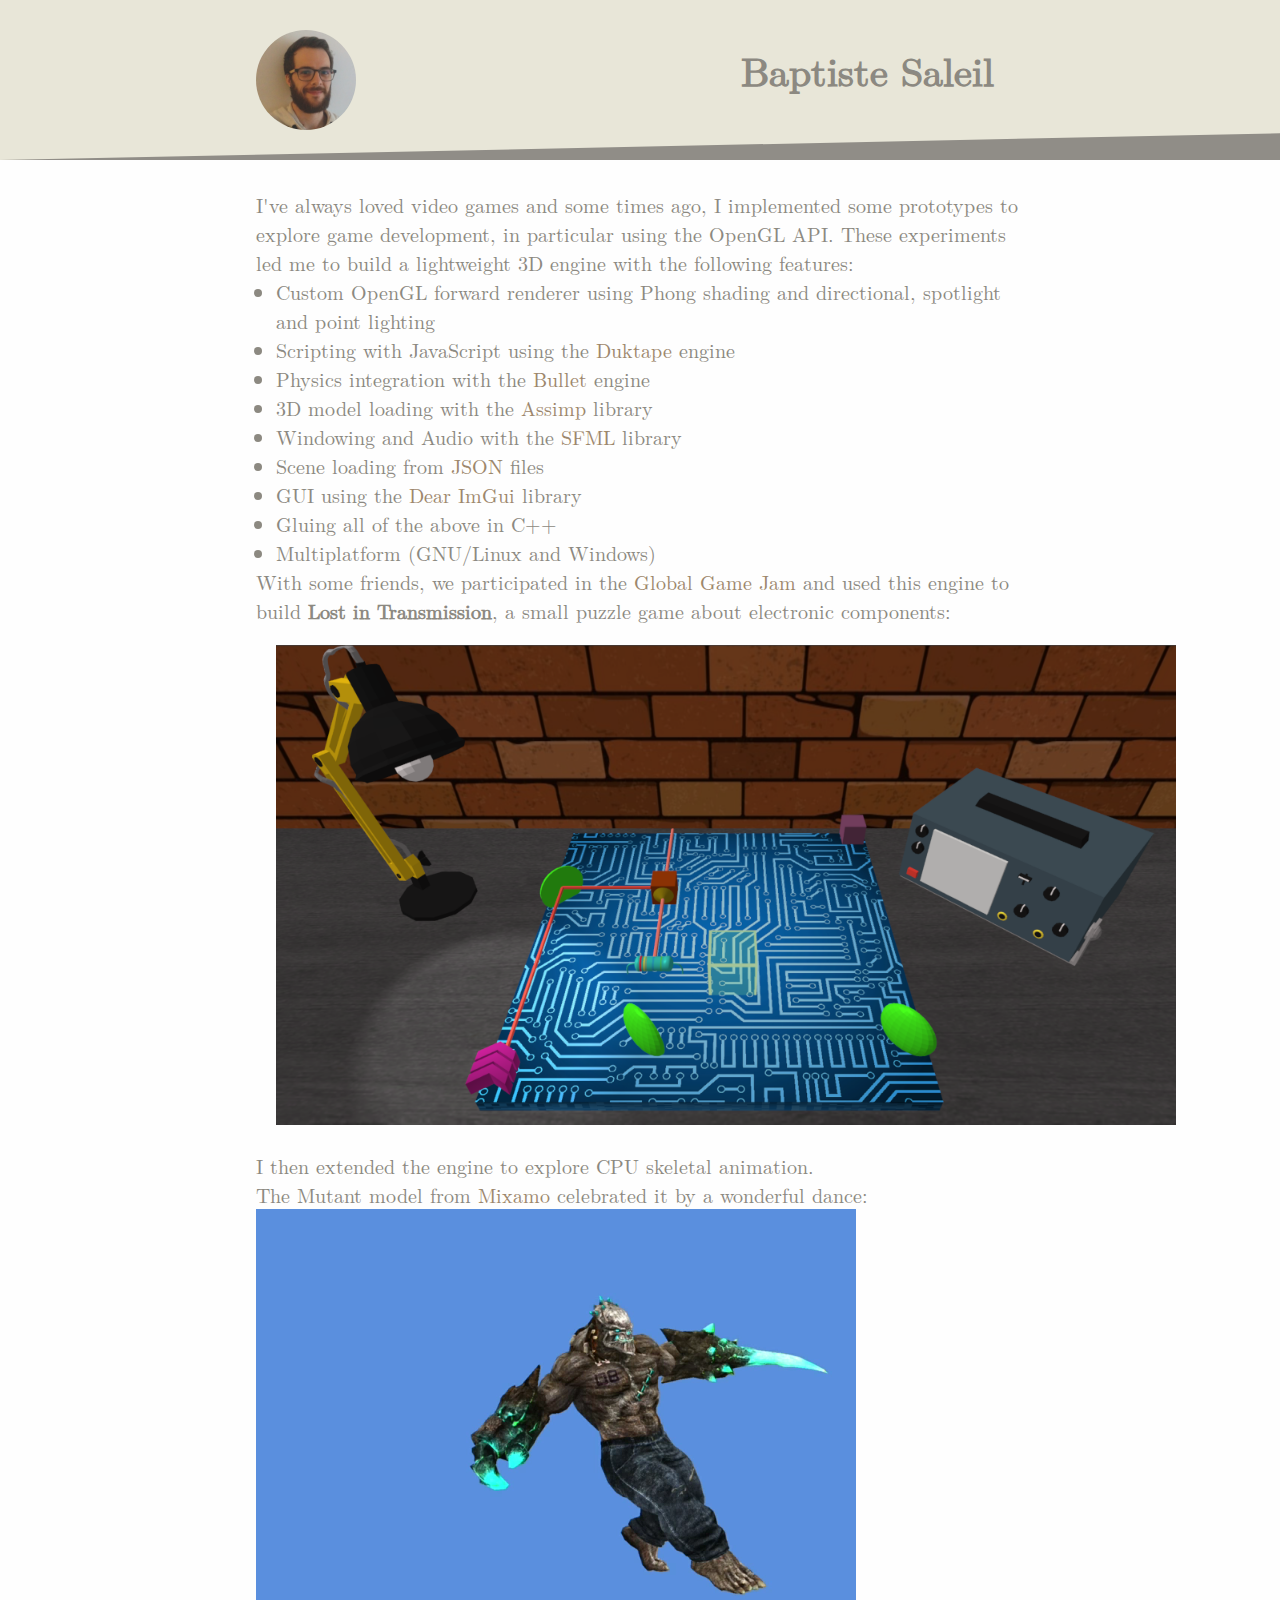
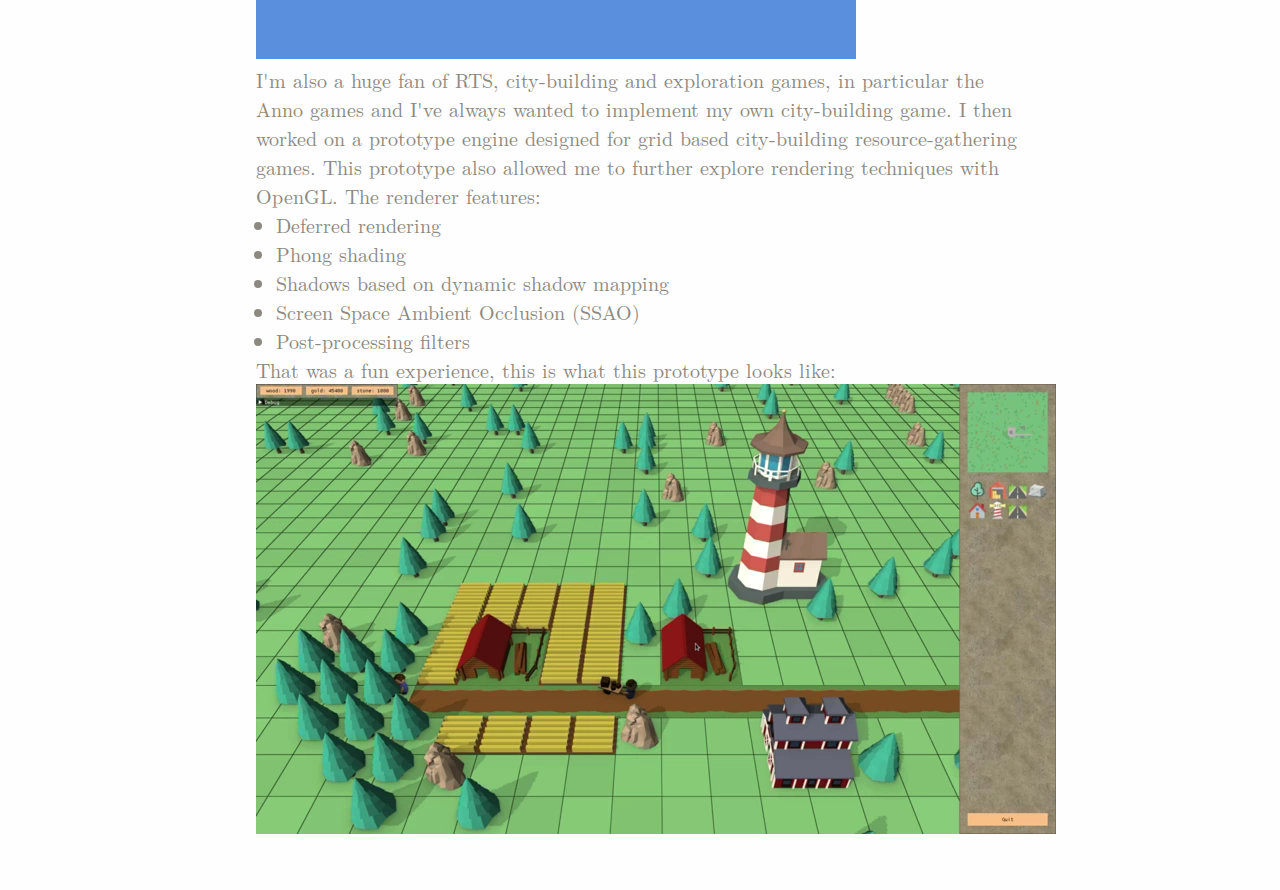
==== gamedev/index.html @ c2090034 "gamedev" ====
<!DOCTYPE html>
<html lang="en">
<head>
    <title>Baptiste Saleil</title>
    <meta name="viewport" content="width=device-width" />
    <meta charset="UTF-8">
    <script async src="https://www.googletagmanager.com/gtag/js?id=UA-30694686-1"></script>
    <script>window.dataLayer = window.dataLayer || []; function gtag(){dataLayer.push(arguments);} gtag('js', new Date()); gtag('config', 'UA-30694686-1');</script>
    <link rel="stylesheet" type="text/css" href="../style.css">
    <link rel="stylesheet" type="text/css" href="./style.css">
    <link href="https://fonts.googleapis.com/css?family=Roboto" rel="stylesheet">
    <link rel="stylesheet" href="https://use.fontawesome.com/releases/v5.8.1/css/all.css" integrity="sha384-50oBUHEmvpQ+1lW4y57PTFmhCaXp0ML5d60M1M7uH2+nqUivzIebhndOJK28anvf" crossorigin="anonymous">
</head>
<body>

    <div id="head">
        <div id="headin">
            <a href="/index.html"><img id="profile" src="../profile.png" alt="profile"></a>
            <h1><a href="/index.html">Baptiste Saleil</a>
                <span id="socials">
                    <a href="mailto:baptiste.saleil@umontreal.ca"><i class="social fas fa-envelope"></i></a>
                    <a href="https://github.com/bsaleil"><i class="social fab fa-github"></i></a>
                    <a href="https://www.linkedin.com/in/bsaleil/"><i class="social fab fa-linkedin"></i></a>
                </span>
            </h1>
        </div>
    </div>

    <div id="content">

        <!-- Engine -->
        <section>
        <h2></h2>
        I've always loved video games and some times ago, I implemented some prototypes to explore game development, in particular using the OpenGL API.
        These experiments led me to build a lightweight 3D engine with the following features:
        <ul>
            <li>Custom OpenGL forward renderer using Phong shading and directional, spotlight and point lighting</li>
            <li>Scripting with JavaScript using the <a href="https://duktape.org/">Duktape</a> engine</li>
            <li>Physics integration with the <a href="https://www.bulletphysics.org/">Bullet</a> engine</li>
            <li>3D model loading with the <a href="http://www.assimp.org/">Assimp</a> library</li>
            <li>Windowing and Audio with the <a href="https://www.sfml-dev.org/">SFML</a> library</li>
            <li>Scene loading from <a href="https://www.json.org/">JSON</a> files</li>
            <li>GUI using the <a href="https://github.com/ocornut/imgui">Dear ImGui</a> library</li>
            <li>Gluing all of the above in C++</li>
            <li>Multiplatform (GNU/Linux and Windows)</li>
        </ul>
        </section>

        <!-- Lost in Transmission -->
        <section>
        With some friends, we participated in the <a href="https://globalgamejam.org/">Global Game Jam</a> and used this engine
        to build <b>Lost in Transmission</b>, a small puzzle game about electronic components:
        <img style="max-width: 900px;" class="media" src="../media/ggj18.png" alt="profile">
        </section>

        <!-- Skeletal animation -->
        <section>
        I then extended the engine to explore CPU skeletal animation.<br/>
        The Mutant model from <a href="https://www.mixamo.com/">Mixamo</a> celebrated it by a wonderful dance:
        <video style="max-width: 600px;" class="media" playsinline autoplay muted loop>
          <source src="../media/skeletal.webm" type="video/webm">
          Your browser does not support the video tag :(
        </video>
        </section>

        <!-- RTS Game -->
        <section>
        I'm also a huge fan of RTS, city-building and exploration games, in particular the <a href="https://en.wikipedia.org/wiki/Anno_(series)">Anno</a> games
        and I've always wanted to implement my own city-building game.
        I then worked on a prototype engine designed for grid based city-building resource-gathering games.
        This prototype also allowed me to further explore rendering techniques with OpenGL.
        The renderer features:
        <ul>
            <li>Deferred rendering</li>
            <li>Phong shading</li>
            <li>Shadows based on dynamic shadow mapping</li>
            <li>Screen Space Ambient Occlusion (SSAO)</li>
            <li>Post-processing filters</li>
        </ul>
        That was a fun experience,
        this is what this prototype looks like:
        <video style="max-width: 800px;" class="media" playsinline autoplay muted loop>
          <source src="../media/proto.webm" type="video/webm">
          Your browser does not support the video tag :(
        </video>
        </section>
    </div>

</body>
</html>
---- style.css ----
@font-face {
    font-family: "lmroman";
    src:url("./lmroman10-regular.otf") format("opentype");
}

* {
    padding: 0;
    margin: 0;
}

body, html {
    background-color: #fefefe;
    color: #8c8981;
    font-family: 'lmroman', serif;
    font-size: 20px;
}

a { color: #8c8981; text-decoration: none; }
a:hover { color: #6c6961; }

body {
    margin:auto;
    margin-bottom: 50px;
}

li {
    margin-left: 20px;
}

@media screen and (min-width : 1000px) { #headin, #content { width: 60%; } }
@media screen and (max-width : 1000px) { #headin, #content { width: 80%; } }
#headin, #content {
    margin: auto;
}


/* HEADER */

/* Display svg only in wide mode */
@media screen and (min-width : 1000px) { #head { height: 160px; background-image: url("bg.svg"); background-size: 100% 100%; } }
@media screen and (max-width : 1000px) { #head { background-color: #e8e6d8; padding-top: 10px; } }
#head {
    width: 100%;
}

/* Float text only in wide mode */
@media screen and (min-width : 1000px) { #head h1 {
    float: right;
    line-height: 140px;
    vertical-align: middle;
    height: 160px;
} }
@media screen and (max-width : 1000px) { #head h1 { display: block; margin:auto; text-align: center; } }
#head h1 {
    font-size: 40px;
}

/* Float profile only in wide mode */
@media screen and (min-width : 1000px) { #head #profile { float: left; margin-top: 30px; } }
@media screen and (max-width : 1000px) { #head #profile { display: block; margin:auto; } }
#head #profile {
    width: 100px;
    border-radius: 100px;
    transform: scaleX(-1);
}

/* Put socials below title and center in narrow mode  */
@media screen and (max-width : 1000px) { #head #socials { display: block; margin:auto; } }
@media screen and (min-width : 1000px) { #head .social { margin-left: 10px; } }
@media screen and (max-width : 1000px) { #head .social { margin-left: 0px; } }
#head .social {
    font-size: 30px;
}

/* CONTENT */

h2 {
    margin-top: 30px;
    margin-bottom: 30px;
}

section a {
    color: #9d876c;
    text-decoration: none;
}

section img {
    margin: 20px;
}

.tcenter { text-align: center; }
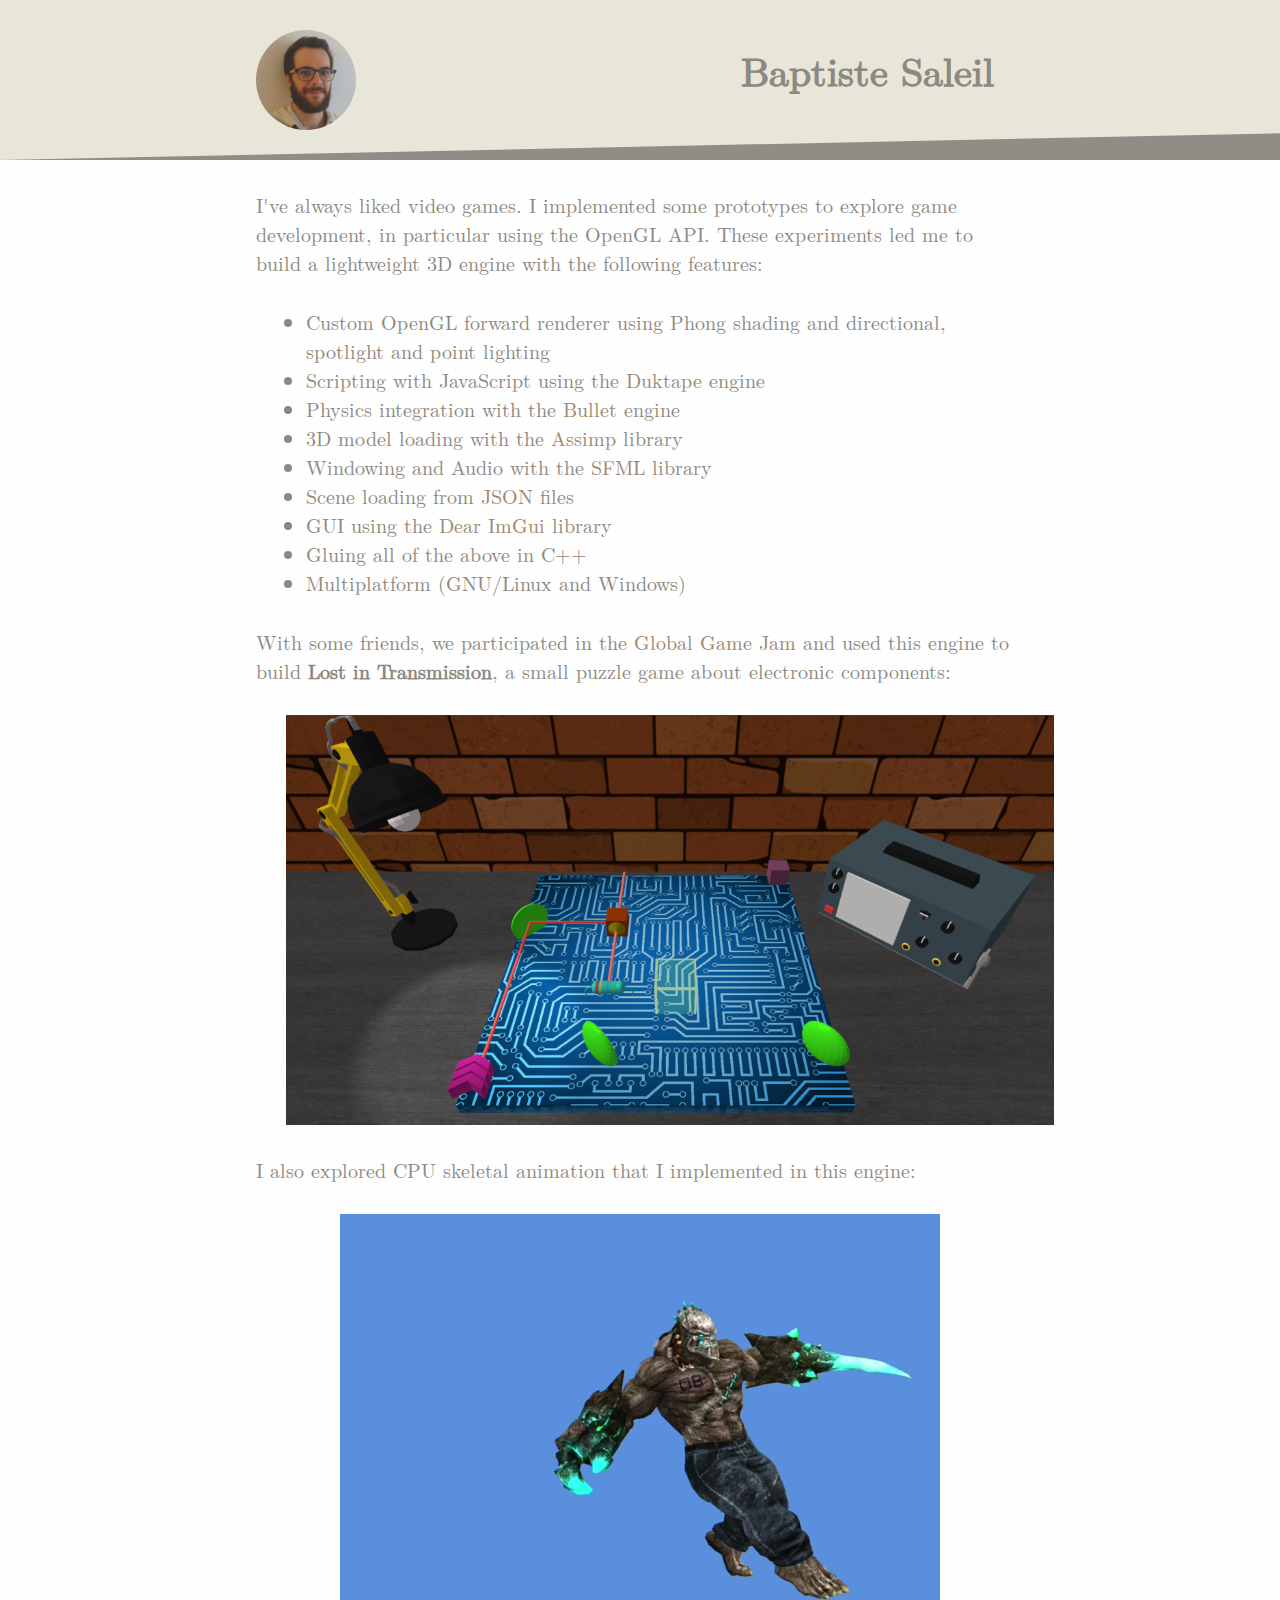
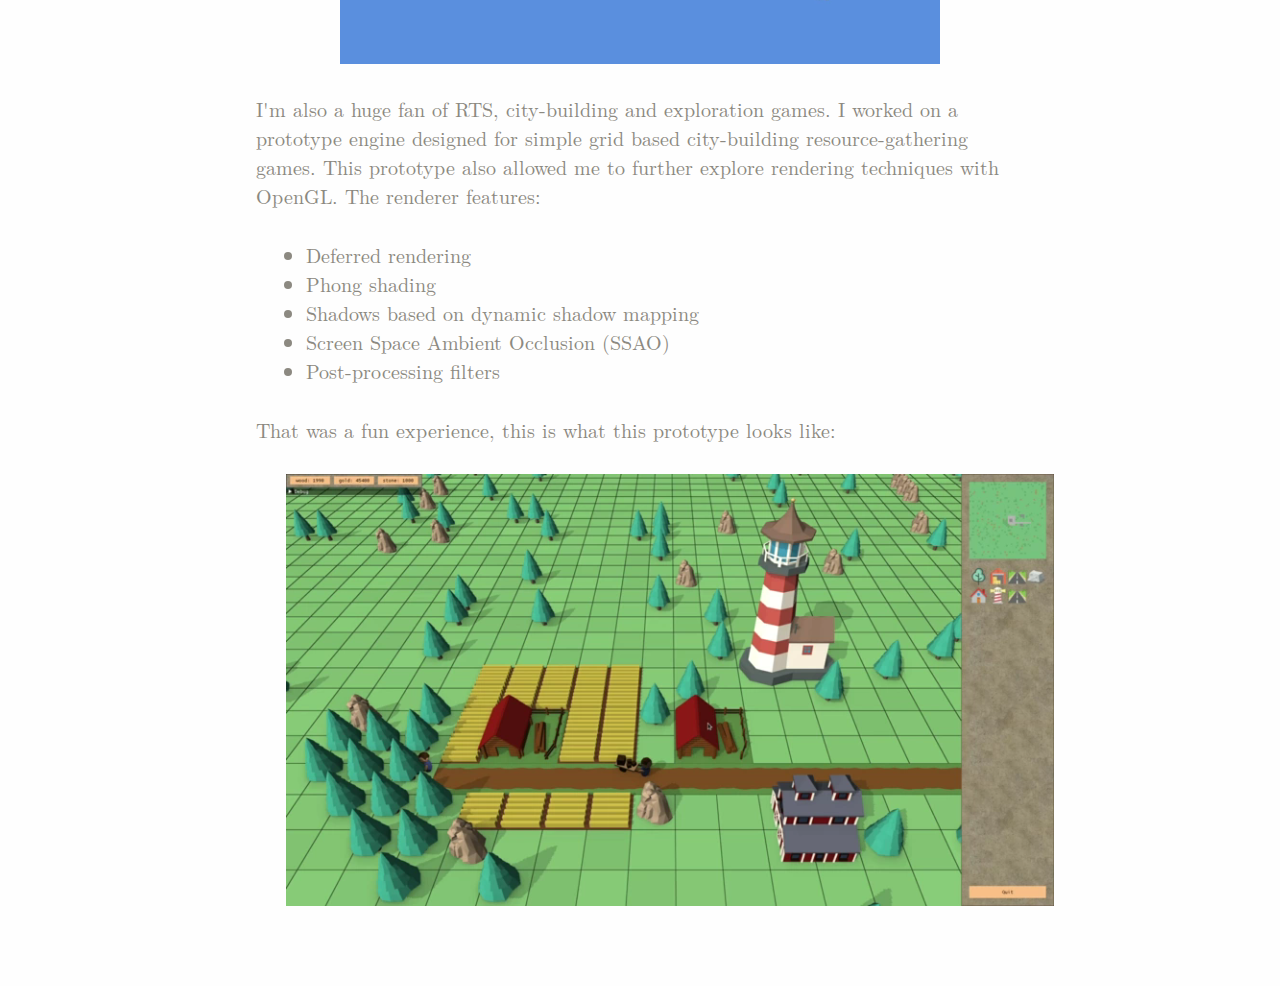
==== commit 145b3c2e: "Add dissertation" ====
--- a/gamedev/index.html
+++ b/gamedev/index.html
@@ -31,7 +31,7 @@
         <!-- Engine -->
         <section>
         <h2></h2>
-        I've always loved video games and some times ago, I implemented some prototypes to explore game development, in particular using the OpenGL API.
+        I've always liked video games. I implemented some prototypes to explore game development, in particular using the OpenGL API.
         These experiments led me to build a lightweight 3D engine with the following features:
         <ul>
             <li>Custom OpenGL forward renderer using Phong shading and directional, spotlight and point lighting</li>
@@ -55,8 +55,7 @@
 
         <!-- Skeletal animation -->
         <section>
-        I then extended the engine to explore CPU skeletal animation.<br/>
-        The Mutant model from <a href="https://www.mixamo.com/">Mixamo</a> celebrated it by a wonderful dance:
+        I also explored CPU skeletal animation that I implemented in this engine:<br/>
         <video style="max-width: 600px;" class="media" playsinline autoplay muted loop>
           <source src="../media/skeletal.webm" type="video/webm">
           Your browser does not support the video tag :(
@@ -65,9 +64,8 @@
 
         <!-- RTS Game -->
         <section>
-        I'm also a huge fan of RTS, city-building and exploration games, in particular the <a href="https://en.wikipedia.org/wiki/Anno_(series)">Anno</a> games
-        and I've always wanted to implement my own city-building game.
-        I then worked on a prototype engine designed for grid based city-building resource-gathering games.
+        I'm also a huge fan of RTS, city-building and exploration games.
+        I worked on a prototype engine designed for simple grid based city-building resource-gathering games.
         This prototype also allowed me to further explore rendering techniques with OpenGL.
         The renderer features:
         <ul>
--- a/gamedev/style.css
+++ b/gamedev/style.css
@@ -0,0 +1,10 @@
+#content .media {
+    display: block;
+    width: 100%;
+    padding: 30px;
+    margin: auto;
+}
+
+#content ul {
+    padding: 30px;
+}
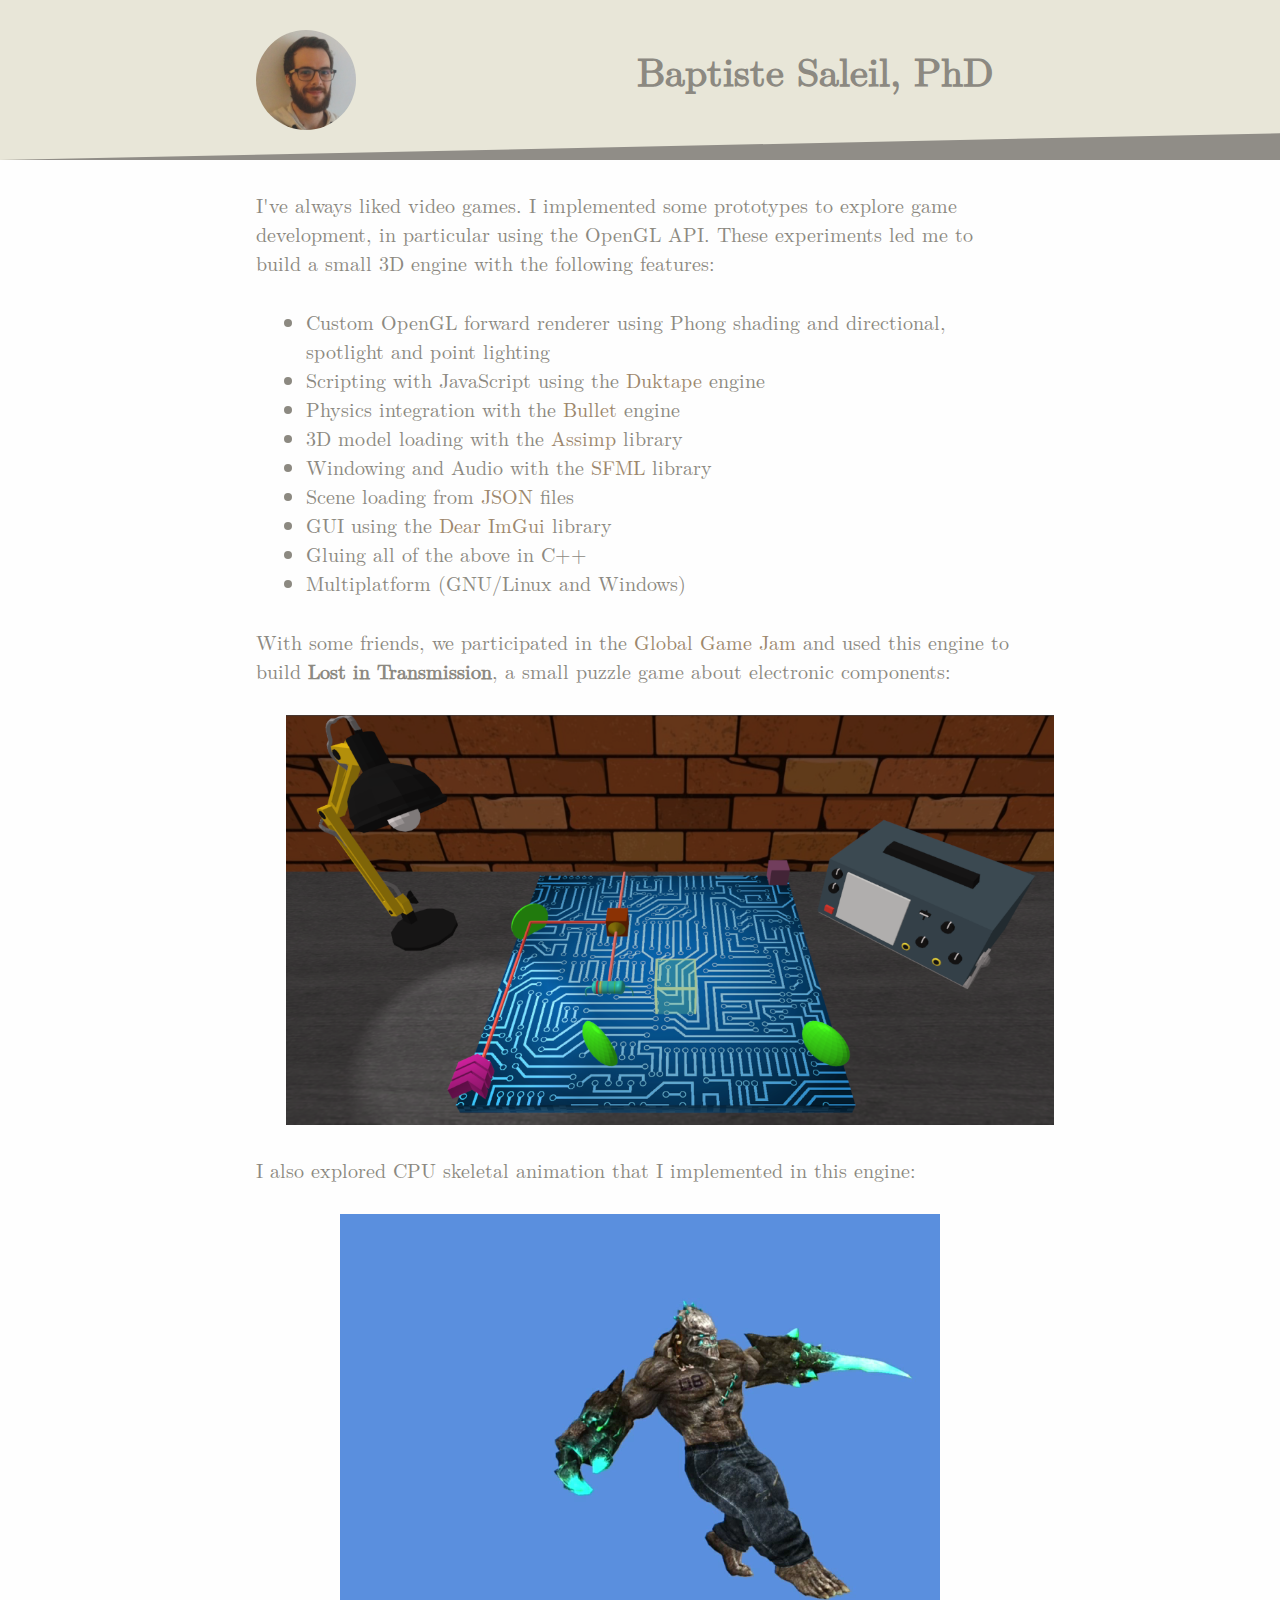
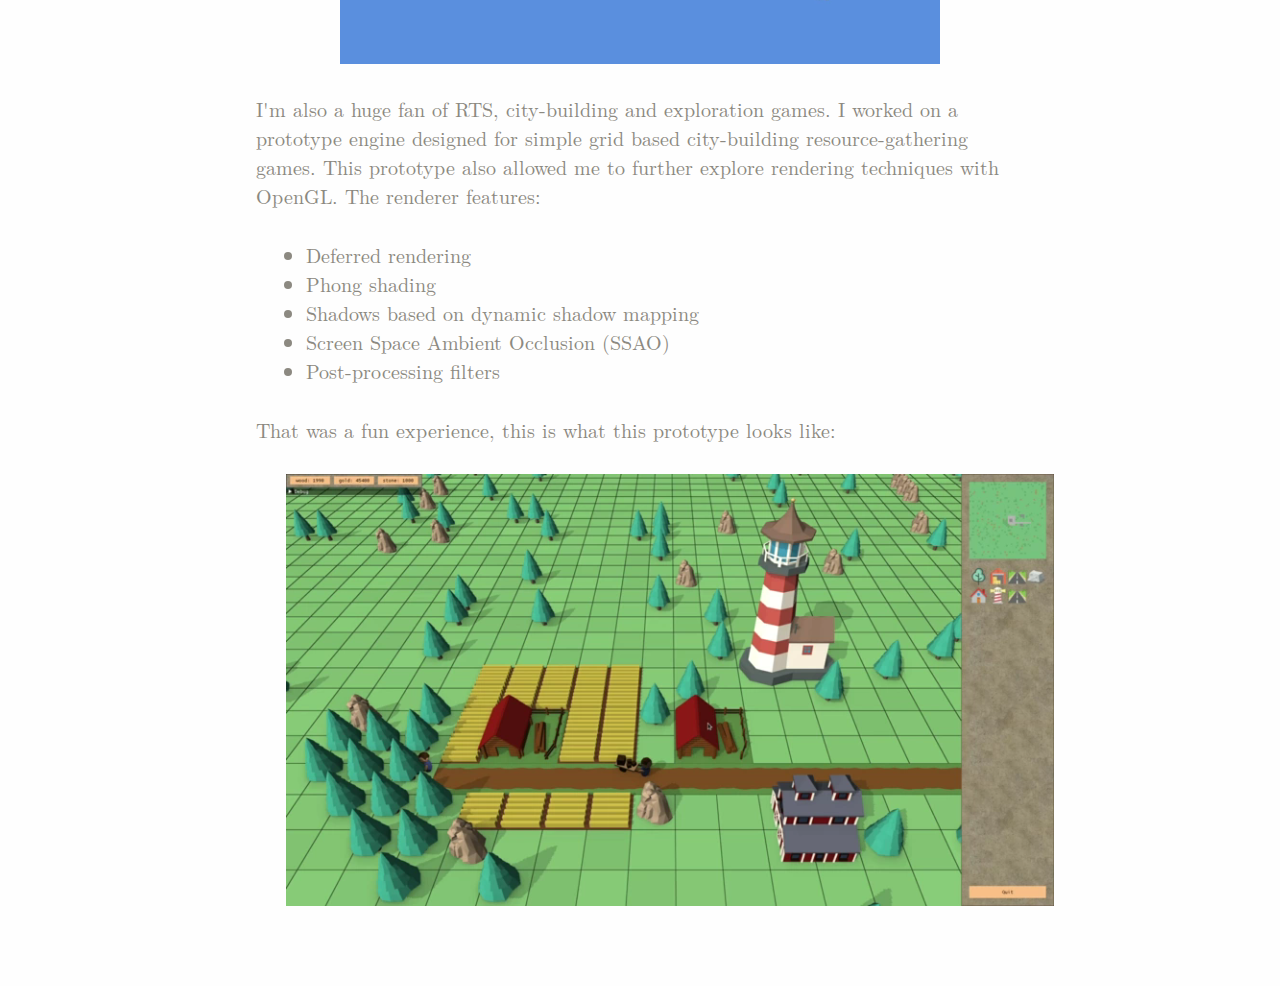
==== commit abbeaa3d: "Fix" ====
--- a/gamedev/index.html
+++ b/gamedev/index.html
@@ -16,7 +16,7 @@
     <div id="head">
         <div id="headin">
             <a href="/index.html"><img id="profile" src="../profile.png" alt="profile"></a>
-            <h1><a href="/index.html">Baptiste Saleil</a>
+            <h1><a href="/index.html">Baptiste Saleil, PhD</a>
                 <span id="socials">
                     <a href="mailto:baptiste.saleil@umontreal.ca"><i class="social fas fa-envelope"></i></a>
                     <a href="https://github.com/bsaleil"><i class="social fab fa-github"></i></a>
@@ -32,7 +32,7 @@
         <section>
         <h2></h2>
         I've always liked video games. I implemented some prototypes to explore game development, in particular using the OpenGL API.
-        These experiments led me to build a lightweight 3D engine with the following features:
+        These experiments led me to build a small 3D engine with the following features:
         <ul>
             <li>Custom OpenGL forward renderer using Phong shading and directional, spotlight and point lighting</li>
             <li>Scripting with JavaScript using the <a href="https://duktape.org/">Duktape</a> engine</li>
